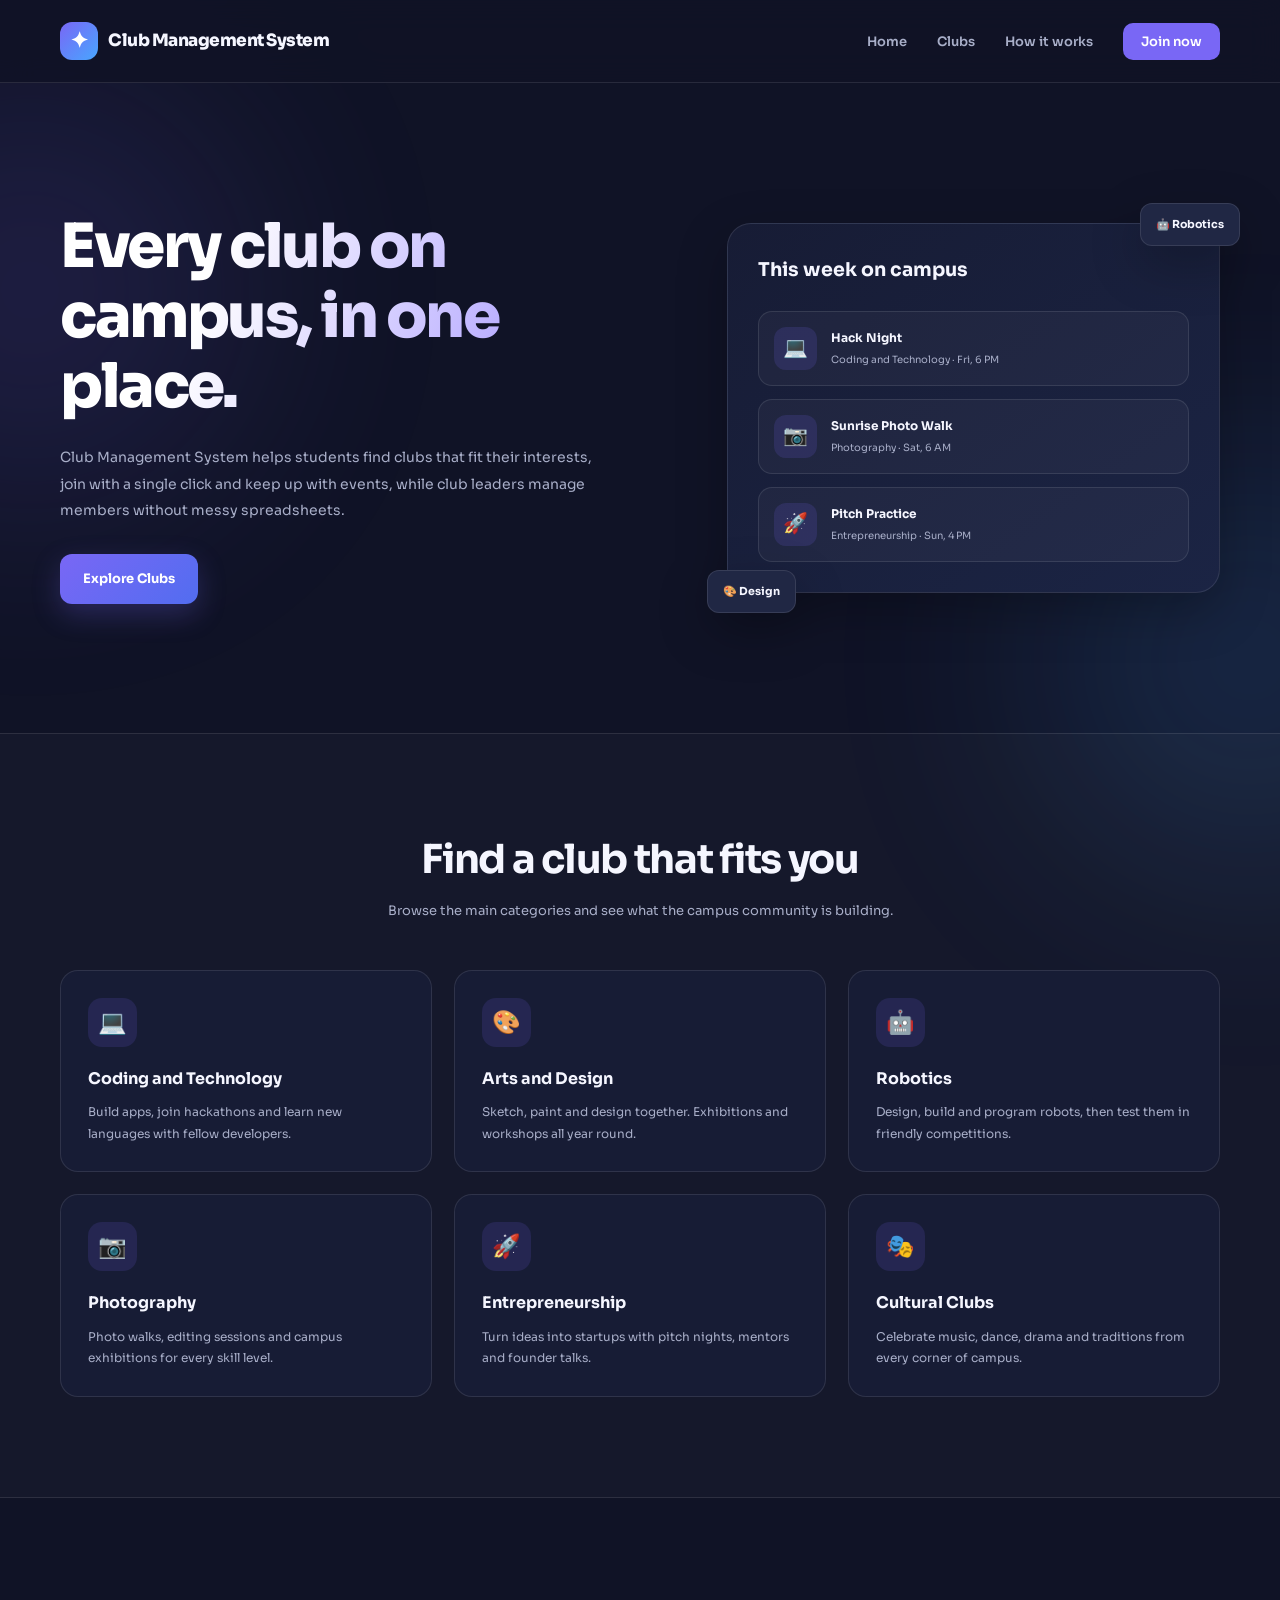
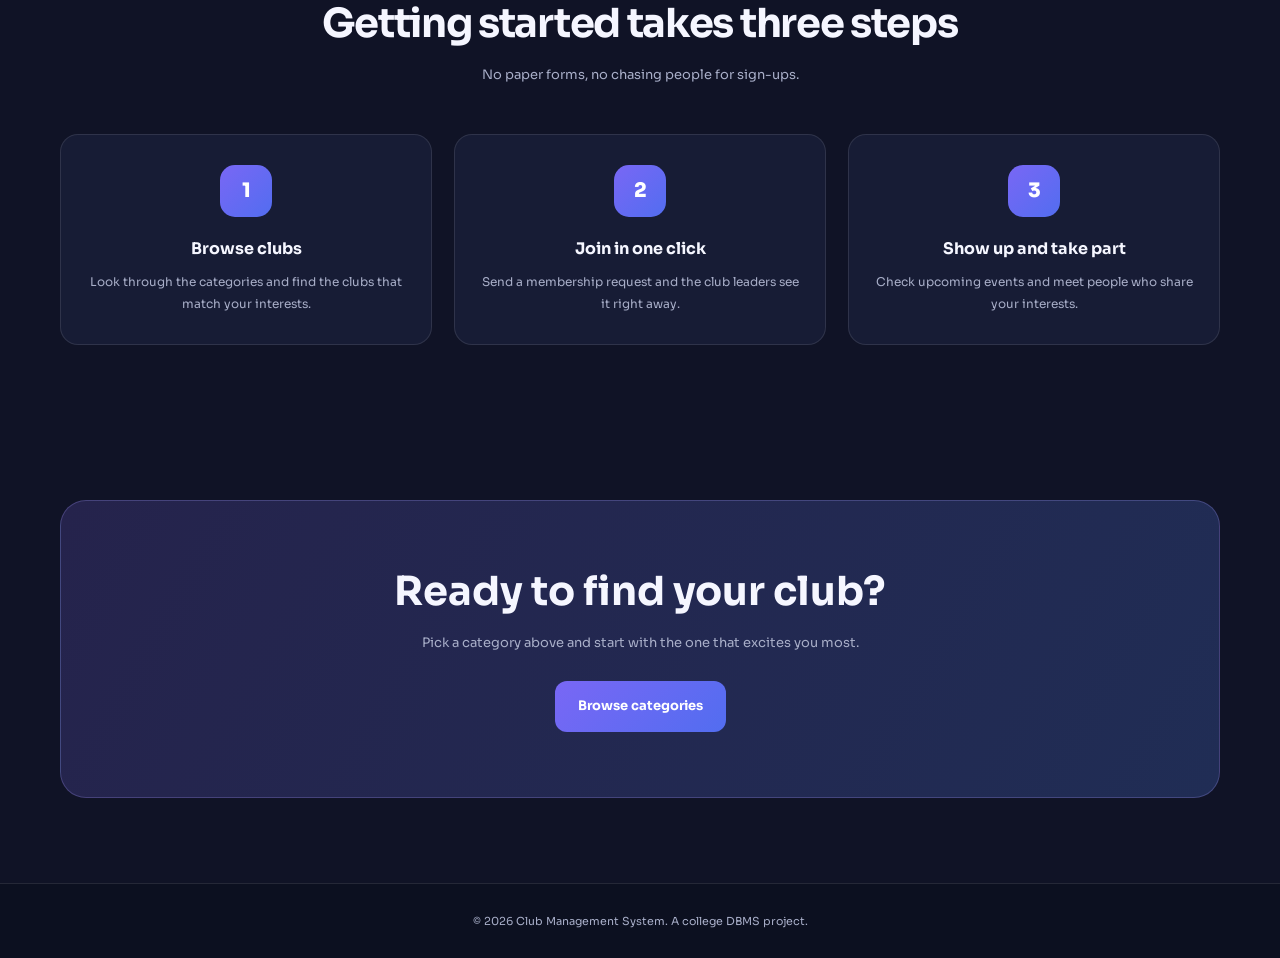
==== index.html @ 6dee7266 "Initial frontend development" ====
<!DOCTYPE html>
<!--
  Club Management System - Stage 1 Frontend
  File: index.html
-->
<html lang="en">
<head>
  <meta charset="UTF-8">
  <meta name="viewport" content="width=device-width, initial-scale=1.0">
  <meta name="description" content="Club Management System - discover, join and manage university clubs in one place.">

  <title>Club Management System</title>

  <!-- Google Font -->
  <link rel="preconnect" href="https://fonts.googleapis.com">
  <link rel="preconnect" href="https://fonts.gstatic.com" crossorigin>
  <link href="https://fonts.googleapis.com/css2?family=Sora:wght@400;500;600;700;800&display=swap" rel="stylesheet">

  <!-- CSS -->
  <link rel="stylesheet" href="style.css">

  <!-- JavaScript -->
  <script src="script.js" defer></script>
</head>

<body>

  <!-- Background decorations -->
  <div class="bg-glow bg-glow-one" aria-hidden="true"></div>
  <div class="bg-glow bg-glow-two" aria-hidden="true"></div>

  <!-- HEADER -->
  <header class="site-header" id="site-header">
    <nav class="navbar" aria-label="Main navigation">

      <a href="#home" class="logo">
        <span class="logo-mark" aria-hidden="true">✦</span>
        <span class="logo-text">Club Management System</span>
      </a>

      <button
        class="menu-toggle"
        id="menu-toggle"
        type="button"
        aria-label="Open menu"
        aria-expanded="false"
        aria-controls="nav-links"
      >☰</button>

      <ul class="nav-links" id="nav-links">
        <li><a href="#home">Home</a></li>
        <li><a href="#clubs">Clubs</a></li>
        <li><a href="#how-it-works">How it works</a></li>
        <li><a href="#join" class="nav-cta">Join now</a></li>
      </ul>

    </nav>
  </header>

  <main>

    <!-- HERO SECTION -->
    <section class="hero" id="home">

      <div class="hero-content">

        <h1 class="hero-title">
          Every club on campus, in one place.
        </h1>

        <p class="hero-description">
          Club Management System helps students find clubs that fit their interests,
          join with a single click and keep up with events, while club leaders manage
          members without messy spreadsheets.
        </p>

        <button class="btn btn-primary" id="explore-btn" type="button">
          Explore Clubs
        </button>

        <!-- Welcome message appears after clicking Explore Clubs -->
        <p class="welcome-message" id="welcome-message" aria-live="polite"></p>

      </div>

      <!-- EVENTS PANEL -->
      <aside class="hero-visual" aria-label="Sample of this week's events">

        <div class="events-panel">

          <h2 class="events-title">This week on campus</h2>

          <ul class="events-list">

            <li class="event-item">
              <span class="event-icon" aria-hidden="true">💻</span>
              <div class="event-info">
                <strong>Hack Night</strong>
                <span>Coding and Technology · Fri, 6 PM</span>
              </div>
            </li>

            <li class="event-item">
              <span class="event-icon" aria-hidden="true">📷</span>
              <div class="event-info">
                <strong>Sunrise Photo Walk</strong>
                <span>Photography · Sat, 6 AM</span>
              </div>
            </li>

            <li class="event-item">
              <span class="event-icon" aria-hidden="true">🚀</span>
              <div class="event-info">
                <strong>Pitch Practice</strong>
                <span>Entrepreneurship · Sun, 4 PM</span>
              </div>
            </li>

          </ul>
        </div>

        <span class="floating-badge badge-one" aria-hidden="true">
          🤖 Robotics
        </span>

        <span class="floating-badge badge-two" aria-hidden="true">
          🎨 Design
        </span>

      </aside>
    </section>

    <!-- CLUB CATEGORIES -->
    <section class="section" id="clubs">

      <div class="section-heading">
        <h2>Find a club that fits you</h2>
        <p>
          Browse the main categories and see what the campus community is building.
        </p>
      </div>

      <div class="card-grid">

        <article class="club-card">
          <span class="card-icon" aria-hidden="true">💻</span>
          <h3>Coding and Technology</h3>
          <p>Build apps, join hackathons and learn new languages with fellow developers.</p>
        </article>

        <article class="club-card">
          <span class="card-icon" aria-hidden="true">🎨</span>
          <h3>Arts and Design</h3>
          <p>Sketch, paint and design together. Exhibitions and workshops all year round.</p>
        </article>

        <article class="club-card">
          <span class="card-icon" aria-hidden="true">🤖</span>
          <h3>Robotics</h3>
          <p>Design, build and program robots, then test them in friendly competitions.</p>
        </article>

        <article class="club-card">
          <span class="card-icon" aria-hidden="true">📷</span>
          <h3>Photography</h3>
          <p>Photo walks, editing sessions and campus exhibitions for every skill level.</p>
        </article>

        <article class="club-card">
          <span class="card-icon" aria-hidden="true">🚀</span>
          <h3>Entrepreneurship</h3>
          <p>Turn ideas into startups with pitch nights, mentors and founder talks.</p>
        </article>

        <article class="club-card">
          <span class="card-icon" aria-hidden="true">🎭</span>
          <h3>Cultural Clubs</h3>
          <p>Celebrate music, dance, drama and traditions from every corner of campus.</p>
        </article>

      </div>
    </section>

    <!-- HOW IT WORKS -->
    <section class="section" id="how-it-works">

      <div class="section-heading">
        <h2>Getting started takes three steps</h2>
        <p>No paper forms, no chasing people for sign-ups.</p>
      </div>

      <ol class="steps-list">

        <li class="step">
          <span class="step-number">1</span>
          <h3>Browse clubs</h3>
          <p>Look through the categories and find the clubs that match your interests.</p>
        </li>

        <li class="step">
          <span class="step-number">2</span>
          <h3>Join in one click</h3>
          <p>Send a membership request and the club leaders see it right away.</p>
        </li>

        <li class="step">
          <span class="step-number">3</span>
          <h3>Show up and take part</h3>
          <p>Check upcoming events and meet people who share your interests.</p>
        </li>

      </ol>
    </section>

    <!-- CALL TO ACTION -->
    <section class="section" id="join">

      <div class="cta-box">
        <h2>Ready to find your club?</h2>
        <p>Pick a category above and start with the one that excites you most.</p>
        <a href="#clubs" class="btn btn-secondary">Browse categories</a>
      </div>

    </section>

  </main>

  <!-- FOOTER -->
  <footer class="site-footer">
    <p>
      &copy; <span id="current-year">2026</span>
      Club Management System. A college DBMS project.
    </p>
  </footer>

</body>
</html>
---- style.css ----
/* =====================================================
   Club Management System - Stage 1 Frontend
   File: style.css
   ===================================================== */

/* 1. DESIGN VARIABLES */
:root {
  --navy-900: #101326;
  --navy-800: #171c35;
  --navy-700: #202744;
  --navy-600: #2a3355;

  --primary: #7967f5;
  --primary-light: #a99cff;
  --blue: #48a6ff;
  --cyan: #42d6d0;

  --text-main: #f5f6ff;
  --text-muted: #a8aec8;

  --border: rgba(255, 255, 255, 0.10);

  --shadow: 0 18px 50px rgba(0, 0, 0, 0.25);

  --container: 1160px;
}

/* 2. RESET */
* {
  margin: 0;
  padding: 0;
  box-sizing: border-box;
}

html {
  scroll-behavior: smooth;
  scroll-padding-top: 100px;
}

body {
  min-height: 100vh;
  overflow-x: hidden;
  font-family: "Sora", sans-serif;
  color: var(--text-main);
  background: var(--navy-900);
  line-height: 1.7;
}

button,
a {
  font: inherit;
}

button {
  cursor: pointer;
}

a {
  color: inherit;
  text-decoration: none;
}

ul,
ol {
  list-style: none;
}

section {
  position: relative;
}

/* 3. BACKGROUND GLOW */
.bg-glow {
  position: fixed;
  width: 420px;
  height: 420px;
  border-radius: 50%;
  filter: blur(120px);
  opacity: 0.15;
  pointer-events: none;
  z-index: -1;
}

.bg-glow-one {
  top: 80px;
  left: -180px;
  background: var(--primary);
}

.bg-glow-two {
  top: 450px;
  right: -180px;
  background: var(--blue);
}

/* 4. HEADER AND NAVIGATION */
.site-header {
  position: sticky;
  top: 0;
  z-index: 1000;
  background: rgba(16, 19, 38, 0.88);
  backdrop-filter: blur(16px);
  border-bottom: 1px solid var(--border);
  transition: box-shadow 0.3s ease;
}

.site-header.scrolled {
  box-shadow: 0 8px 30px rgba(0, 0, 0, 0.3);
}

.navbar {
  width: min(calc(100% - 48px), var(--container));
  min-height: 82px;
  margin: auto;
  display: flex;
  align-items: center;
  justify-content: space-between;
  gap: 25px;
}

.logo {
  display: inline-flex;
  align-items: center;
  gap: 10px;
  font-size: 17px;
  font-weight: 800;
  letter-spacing: -0.5px;
}

.logo-mark {
  display: grid;
  place-items: center;
  width: 38px;
  height: 38px;
  border-radius: 12px;
  color: white;
  background: linear-gradient(135deg, var(--primary), var(--blue));
  font-size: 22px;
}

.logo-text {
  color: var(--text-main);
}

.nav-links {
  display: flex;
  align-items: center;
  gap: 30px;
}

.nav-links a {
  color: var(--text-muted);
  font-size: 13px;
  font-weight: 600;
  transition: color 0.25s ease;
}

.nav-links a:hover {
  color: white;
}

.nav-links .nav-cta {
  padding: 10px 18px;
  border-radius: 10px;
  color: white;
  background: var(--primary);
}

.nav-links .nav-cta:hover {
  background: #6955e8;
}

.menu-toggle {
  display: none;
  width: 43px;
  height: 43px;
  border: 1px solid var(--border);
  border-radius: 11px;
  background: var(--navy-800);
  color: white;
  font-size: 22px;
}

/* 5. BUTTONS */
.btn {
  display: inline-flex;
  align-items: center;
  justify-content: center;
  padding: 14px 23px;
  border: 0;
  border-radius: 12px;
  font-size: 13px;
  font-weight: 700;
  transition: transform 0.25s ease, box-shadow 0.25s ease,
              background 0.25s ease;
}

.btn:hover {
  transform: translateY(-3px);
}

.btn-primary {
  color: white;
  background: linear-gradient(135deg, var(--primary), #526df0);
  box-shadow: 0 10px 28px rgba(121, 103, 245, 0.25);
}

.btn-primary:hover {
  box-shadow: 0 14px 32px rgba(121, 103, 245, 0.38);
}

.btn-secondary {
  color: white;
  background: linear-gradient(135deg, var(--primary), #526df0);
}

button:focus-visible,
a:focus-visible {
  outline: 3px solid var(--cyan);
  outline-offset: 4px;
}

/* 6. HERO SECTION */
.hero {
  width: min(calc(100% - 48px), var(--container));
  min-height: 650px;
  margin: auto;
  padding: 90px 0;
  display: grid;
  grid-template-columns: 1.1fr 0.9fr;
  align-items: center;
  gap: 65px;
}

.hero-content {
  min-width: 0;
}

.hero-title {
  max-width: 650px;
  margin-bottom: 22px;
  font-size: clamp(38px, 5vw, 61px);
  line-height: 1.15;
  letter-spacing: -2.5px;
  font-weight: 800;
  background: linear-gradient(110deg, #ffffff 25%, #b6aaff 75%, #70c5ff);
  background-clip: text;
  -webkit-background-clip: text;
  color: transparent;
}

.hero-description {
  max-width: 550px;
  margin-bottom: 30px;
  color: var(--text-muted);
  font-size: 14px;
  line-height: 1.9;
}

/* 7. WELCOME MESSAGE */
.welcome-message {
  display: none;
  max-width: 540px;
  margin-top: 22px;
  padding: 14px 17px;
  border: 1px solid rgba(66, 214, 208, 0.3);
  border-radius: 12px;
  background: rgba(66, 214, 208, 0.08);
  color: #75e5d9;
  font-size: 13px;
  font-weight: 600;
  line-height: 1.7;
}

.welcome-message.show {
  display: block;
  animation: messageAppear 0.4s ease both;
}

@keyframes messageAppear {
  from {
    opacity: 0;
    transform: translateY(8px);
  }

  to {
    opacity: 1;
    transform: translateY(0);
  }
}

/* 8. EVENTS PANEL */
.hero-visual {
  position: relative;
  min-width: 0;
}

.events-panel {
  padding: 30px;
  border: 1px solid var(--border);
  border-radius: 24px;
  background: linear-gradient(145deg, var(--navy-800), #1b2444);
  box-shadow: var(--shadow);
}

.events-title {
  margin-bottom: 24px;
  font-size: 19px;
  font-weight: 700;
}

.events-list {
  display: flex;
  flex-direction: column;
  gap: 13px;
}

.event-item {
  display: flex;
  align-items: center;
  gap: 14px;
  padding: 15px;
  border: 1px solid var(--border);
  border-radius: 14px;
  background: rgba(255, 255, 255, 0.035);
  transition: transform 0.25s ease, background 0.25s ease;
}

.event-item:hover {
  transform: translateX(5px);
  background: rgba(255, 255, 255, 0.07);
}

.event-icon {
  display: grid;
  place-items: center;
  flex-shrink: 0;
  width: 43px;
  height: 43px;
  border-radius: 12px;
  background: rgba(121, 103, 245, 0.15);
  font-size: 20px;
}

.event-info strong {
  display: block;
  margin-bottom: 3px;
  font-size: 12px;
}

.event-info span {
  display: block;
  color: var(--text-muted);
  font-size: 10px;
  line-height: 1.6;
}

.floating-badge {
  position: absolute;
  z-index: 2;
  padding: 11px 15px;
  border: 1px solid var(--border);
  border-radius: 12px;
  background: var(--navy-700);
  box-shadow: var(--shadow);
  font-size: 11px;
  font-weight: 700;
}

.badge-one {
  top: -20px;
  right: -20px;
}

.badge-two {
  bottom: -20px;
  left: -20px;
}

/* 9. GENERAL SECTION STYLING */
.section {
  padding: 100px 24px;
}

.section-heading {
  max-width: 650px;
  margin: 0 auto 48px;
  text-align: center;
}

.section-heading h2 {
  margin-bottom: 14px;
  font-size: clamp(28px, 4vw, 40px);
  line-height: 1.3;
  letter-spacing: -1.3px;
}

.section-heading p {
  color: var(--text-muted);
  font-size: 13px;
}

/* 10. CLUB CARDS */
#clubs {
  background: rgba(255, 255, 255, 0.025);
  border-top: 1px solid var(--border);
  border-bottom: 1px solid var(--border);
}

.card-grid {
  width: min(100%, var(--container));
  margin: auto;
  display: grid;
  grid-template-columns: repeat(3, 1fr);
  gap: 22px;
}

.club-card {
  padding: 27px;
  border: 1px solid var(--border);
  border-radius: 18px;
  background: var(--navy-800);
  transition: transform 0.3s ease, border-color 0.3s ease,
              box-shadow 0.3s ease;
}

.club-card:hover {
  transform: translateY(-7px);
  border-color: rgba(121, 103, 245, 0.65);
  box-shadow: 0 15px 35px rgba(0, 0, 0, 0.2);
}

.card-icon {
  display: grid;
  place-items: center;
  width: 49px;
  height: 49px;
  border-radius: 14px;
  background: rgba(121, 103, 245, 0.14);
  font-size: 23px;
}

.club-card h3 {
  margin: 18px 0 9px;
  font-size: 16px;
}

.club-card p {
  color: var(--text-muted);
  font-size: 12px;
  line-height: 1.8;
}

/* 11. HOW IT WORKS */
.steps-list {
  width: min(100%, var(--container));
  margin: auto;
  display: grid;
  grid-template-columns: repeat(3, 1fr);
  gap: 22px;
}

.step {
  padding: 30px 25px;
  border: 1px solid var(--border);
  border-radius: 18px;
  background: var(--navy-800);
  text-align: center;
  transition: transform 0.25s ease;
}

.step:hover {
  transform: translateY(-5px);
}

.step-number {
  display: grid;
  place-items: center;
  width: 52px;
  height: 52px;
  margin: 0 auto 18px;
  border-radius: 15px;
  background: linear-gradient(135deg, var(--primary), #526df0);
  color: white;
  font-size: 20px;
  font-weight: 800;
}

.step h3 {
  margin-bottom: 9px;
  font-size: 16px;
}

.step p {
  color: var(--text-muted);
  font-size: 12px;
  line-height: 1.8;
}

/* 12. JOIN SECTION */
#join {
  padding-top: 55px;
  padding-bottom: 85px;
}

.cta-box {
  width: min(100%, var(--container));
  margin: auto;
  padding: 65px 25px;
  border: 1px solid rgba(169, 156, 255, 0.25);
  border-radius: 26px;
  background: linear-gradient(120deg, #25234c, #202d55);
  text-align: center;
}

.cta-box h2 {
  margin-bottom: 14px;
  font-size: clamp(28px, 4vw, 40px);
  line-height: 1.3;
}

.cta-box p {
  margin-bottom: 27px;
  color: var(--text-muted);
  font-size: 13px;
}

/* 13. FOOTER */
.site-footer {
  padding: 28px 20px;
  border-top: 1px solid var(--border);
  background: #0c1020;
  color: var(--text-muted);
  text-align: center;
  font-size: 11px;
}

/* 14. TABLET RESPONSIVENESS */
@media (max-width: 900px) {
  .hero {
    gap: 35px;
  }

  .hero-title {
    font-size: 46px;
  }

  .card-grid {
    grid-template-columns: repeat(2, 1fr);
  }

  .badge-one {
    right: -10px;
  }

  .badge-two {
    left: -10px;
  }
}

/* 15. MOBILE RESPONSIVENESS */
@media (max-width: 700px) {
  .navbar {
    width: calc(100% - 36px);
    min-height: 72px;
  }

  .logo {
    font-size: 14px;
  }

  .menu-toggle {
    display: block;
  }

  .nav-links {
    display: none;
    position: absolute;
    top: 100%;
    left: 0;
    right: 0;
    flex-direction: column;
    align-items: stretch;
    gap: 0;
    padding: 12px 22px 20px;
    border-bottom: 1px solid var(--border);
    background: var(--navy-800);
  }

  .nav-links.open {
    display: flex;
  }

  .nav-links li a {
    display: block;
    padding: 13px 5px;
  }

  .nav-links .nav-cta {
    margin-top: 8px;
    text-align: center;
  }

  .hero {
    width: calc(100% - 40px);
    min-height: auto;
    padding: 65px 0 85px;
    grid-template-columns: 1fr;
    gap: 55px;
  }

  .hero-title {
    font-size: clamp(37px, 9vw, 52px);
    letter-spacing: -1.8px;
  }

  .hero-description {
    font-size: 13px;
  }

  .hero-visual {
    margin: 0 10px;
  }

  .events-panel {
    padding: 23px 18px;
  }

  .section {
    padding: 75px 20px;
  }

  .steps-list {
    grid-template-columns: 1fr;
  }
}

/* 16. SMALL MOBILE SCREENS */
@media (max-width: 480px) {
  .logo {
    font-size: 12px;
  }

  .logo-mark {
    width: 33px;
    height: 33px;
  }

  .card-grid {
    grid-template-columns: 1fr;
  }

  .club-card {
    padding: 23px;
  }

  .floating-badge {
    padding: 9px 11px;
    font-size: 10px;
  }

  .badge-one {
    right: -9px;
  }

  .badge-two {
    left: -9px;
  }

  .event-item {
    padding: 12px;
  }

  .event-info span {
    font-size: 9px;
  }

  .cta-box {
    padding: 45px 20px;
  }
}

/* 17. ACCESSIBILITY */
@media (prefers-reduced-motion: reduce) {
  *,
  *::before,
  *::after {
    scroll-behavior: auto !important;
    animation-duration: 0.01ms !important;
    transition-duration: 0.01ms !important;
  }
}
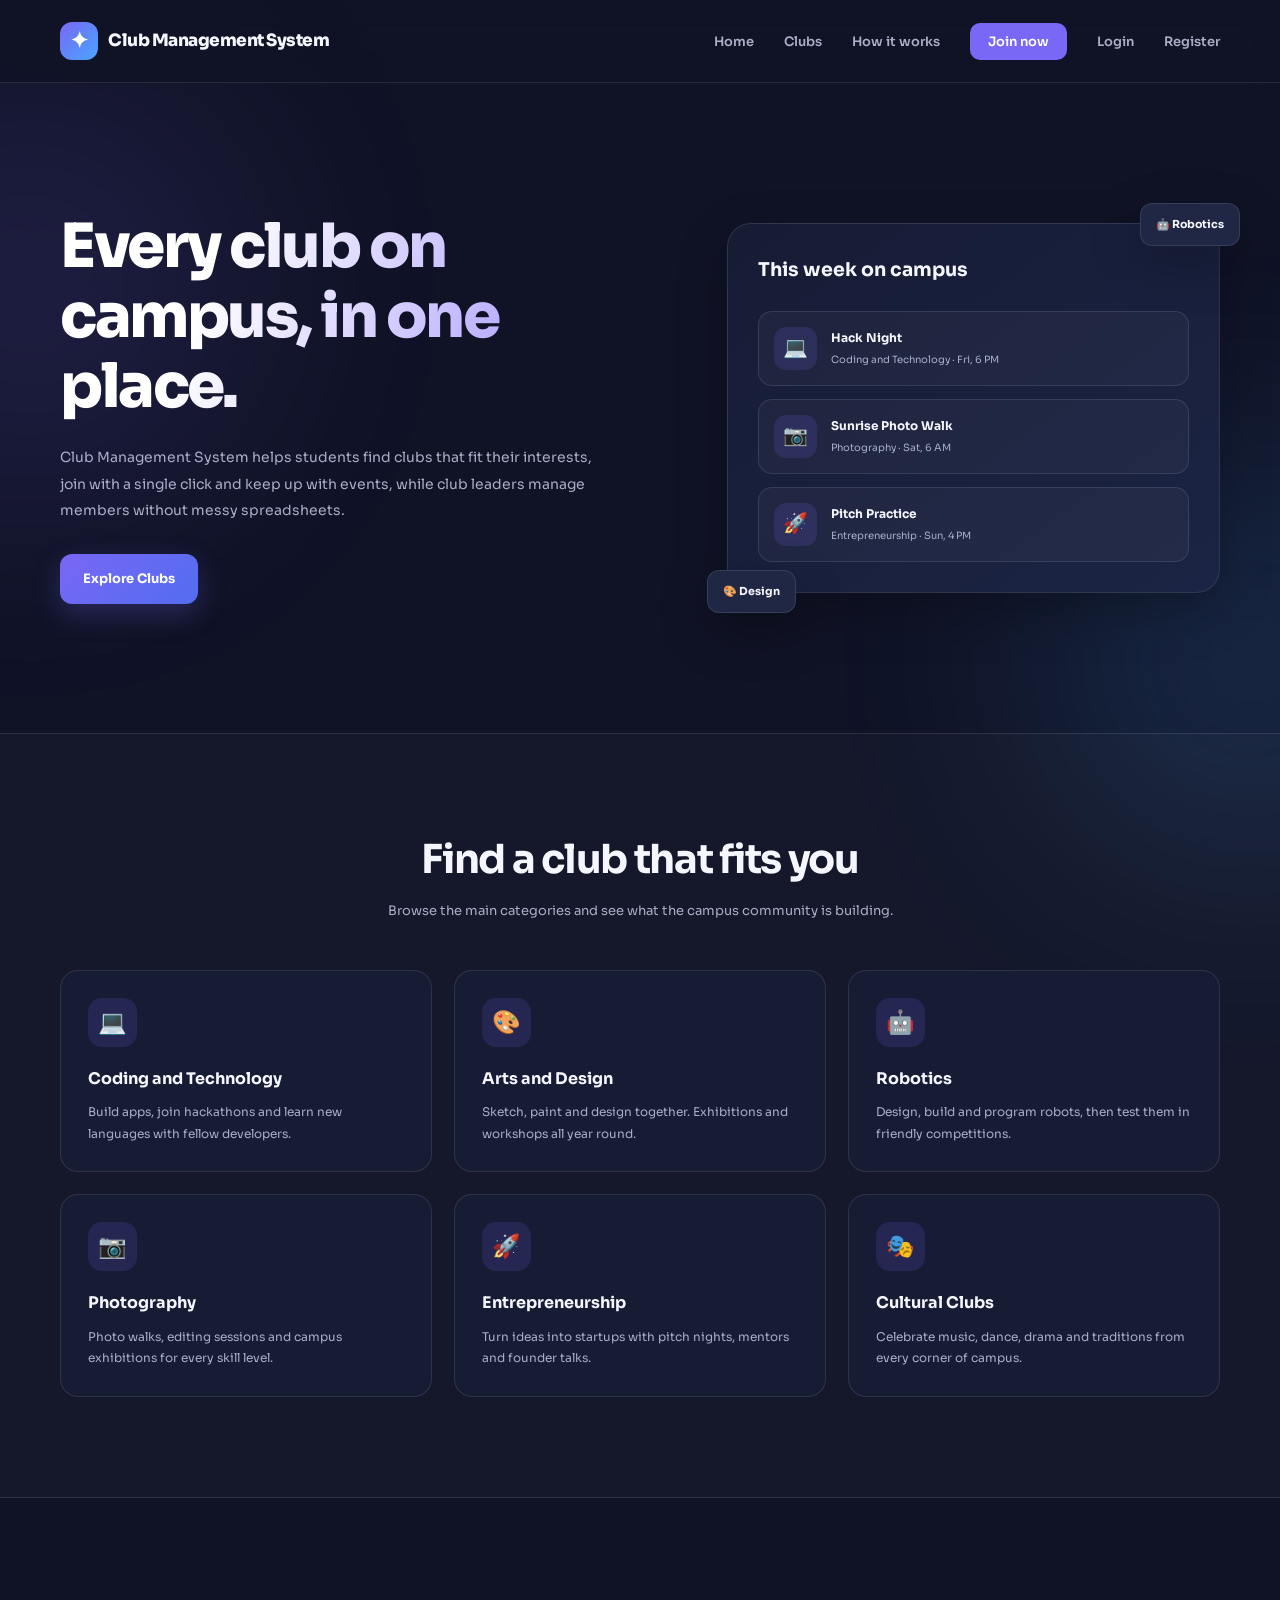
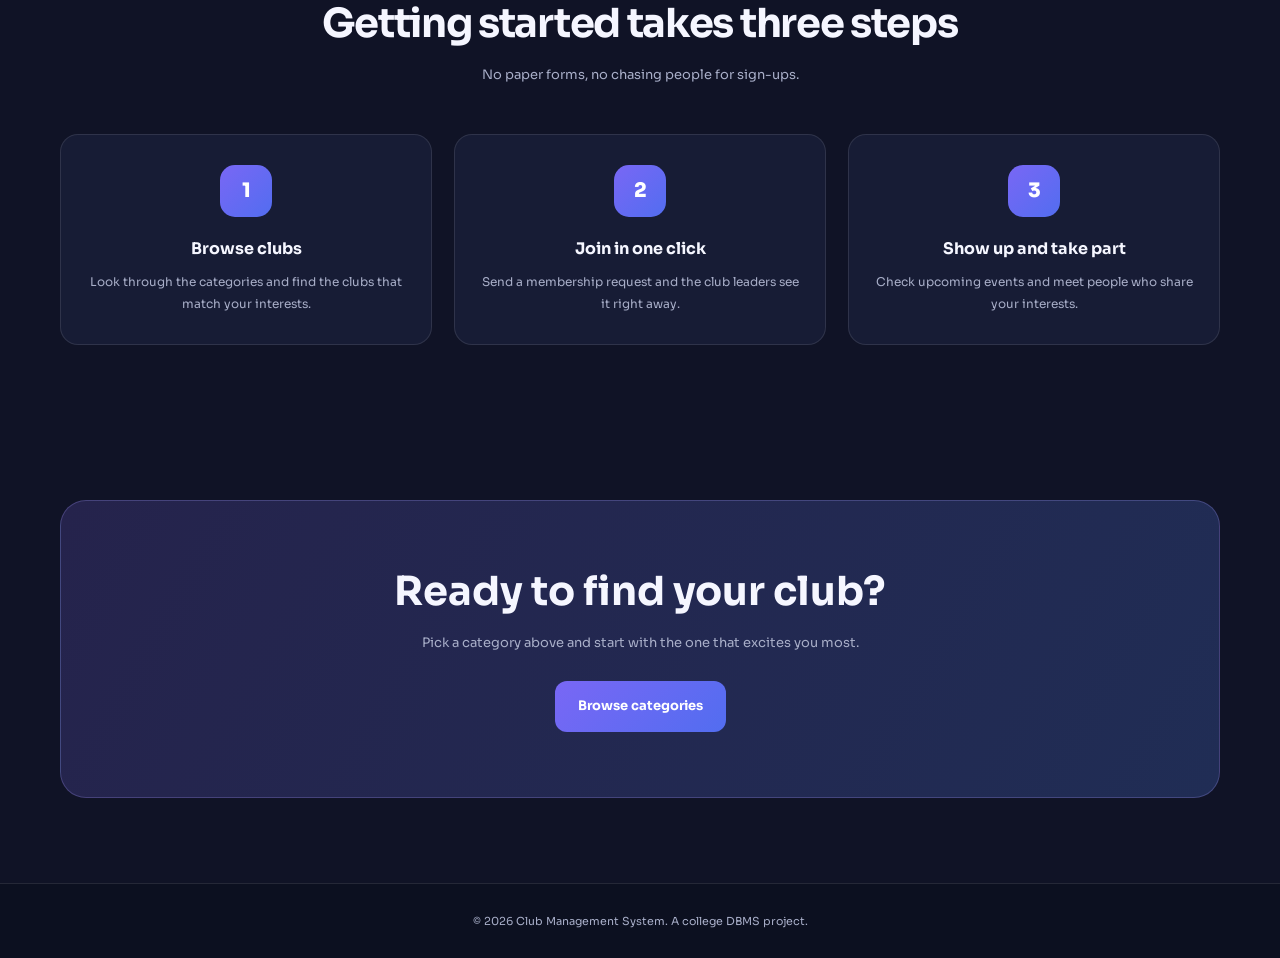
==== commit 99dd9ebc: "Login page completed" ====
--- a/index.html
+++ b/index.html
@@ -53,6 +53,8 @@
         <li><a href="#clubs">Clubs</a></li>
         <li><a href="#how-it-works">How it works</a></li>
         <li><a href="#join" class="nav-cta">Join now</a></li>
+        <li><a href="login.html">Login</a></li>
+        <li><a href="register.html">Register</a></li>
       </ul>
 
     </nav>
